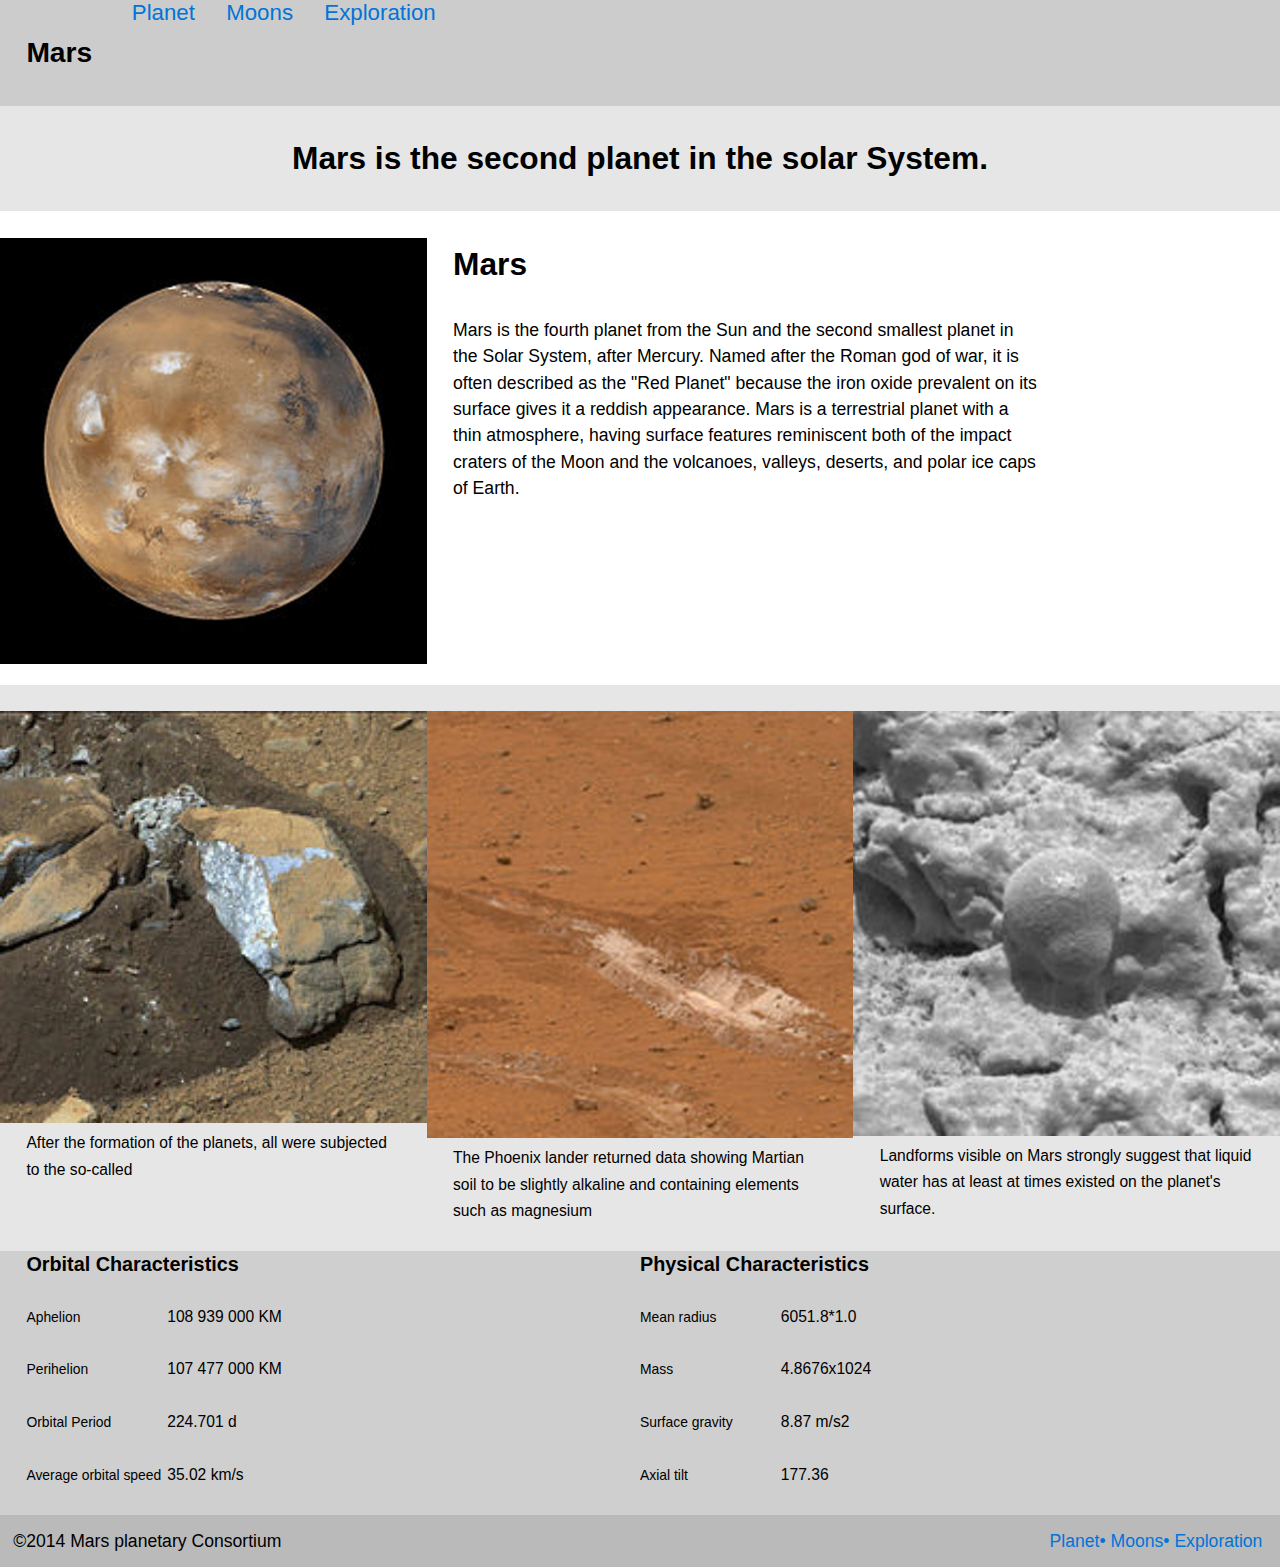
==== index.html @ 4f977041 "removed second main" ====
<!DOCTYPE html>
<html lang="en-ca">
<head>
  <meta charset="utf-8">
  <title>Mars</title>
  <meta name="viewport" content="width=device-width,initial-scale=1">
  <link href="css/grid.css" rel="stylesheet">
<link href="css/typography.css" rel="stylesheet">
 <link href="css/main.css" rel="stylesheet">
</head>
<body>
    
    <ul class="skip-links"> 
     <li><a href="#main">Skip to main content</a></li>
     <li><a href="#navigation">Skip to main navigation</a></li>
    </ul>

    <header role="banner">
        
        <h1 class="island peta">Mars</h1>
    
        <nav id="navigation" role="navigation">
        
            <ul class="nav">
            
                <li><a href="index.html" class= "gutter-half push-half giga">Planet</a></li>
            
                <li><a href="moons.html" class= "gutter-half push-half giga">Moons</a></li>
            
                <li><a href="exploration.html" class= "gutter-half push-half giga">Exploration</a></li>
            
            </ul>
        
        </nav>
    
    </header>
    
    <main role="main" id="main">
            
    <div class="intro">
    
        <h2 class="intro island exa">Mars is the second planet in the solar System.</h2>
    
    </div>
    
    <div class="grid">
        
        <div class="unit unit-xs-1 unit-s-1 unit-m-1-2 unit-l-1-3">
        
            <div class="push-half">
            
                <img src="images/mars.jpg" alt= "mars" class="billboard">
        
            </div>
        
        </div>
        
        <div class="unit unit-xs-1 unit-s-1 unit-m-1-2 unit-l-2 gutter">
            
            <h2 class="exa">Mars</h2>    
            
            <p class="texted">Mars is the fourth planet from the Sun and the second smallest planet in the Solar System, after Mercury. Named after the Roman god of war, it is often described as the "Red Planet" because the iron oxide prevalent on its surface gives it a reddish appearance. Mars is a terrestrial planet with a thin atmosphere, having surface features reminiscent both of the impact craters of the Moon and the volcanoes, valleys, deserts, and polar ice caps of Earth.</p>   
        
        </div>
    
    </div>
    
    <div class="grid medium-grey pad-top">
        
        <div class="unit unit-xs-1 unit-s-1 unit-m-1-3 unit-l-1-3">
            
            <figure class="picture-one">
                
                <img src="images/rocks.jpg" alt="rocks">
                
                <figcaption class= "milli gutter">After the formation of the planets, all were subjected to the so-called</figcaption>
            
            </figure>
        
        </div>
        
        <div class="unit unit-xs-1 unit-s-1-2 unit-m-1-3 unit-l-1-3 ">
            
            <figure class="picture-two">
        
                <img src="images/soil.jpg" alt="soil">
            
                <figcaption class= "milli gutter">The Phoenix lander returned data showing Martian soil to be slightly alkaline and containing elements such as magnesium</figcaption>
            
            </figure>
        
        </div>

        <div class="unit unit-xs-1 unit-s-1-2 unit-m-1-3 unit-l-1-3">
            
            <figure class="picture-three">
        
                <img src="images/hydrology.jpg" alt="hydrology">
            
                <figcaption class= "milli gutter">Landforms visible on Mars strongly suggest that liquid water has at least at times existed on the planet's surface.</figcaption>
            
            </figure>
        
        </div>
    
    </div>
    
    <div class="light-grey">
    
        <div class="grid gutter">
        
            <div class="unit unit-xs-1 unit-s-1 unit-m-1-2 unit-l-1-2">
    
                <h2 class="mega">Orbital Characteristics</h2>
    
                <dl>
                
                    <dt class="micro">Aphelion</dt>    
                
                    <dd class= "milli">108 939 000 KM</dd>
                
                    <dt class="micro">Perihelion</dt>
                
                    <dd class= "milli">107 477 000 KM</dd>
                
                    <dt class="micro">Orbital Period</dt>
                
                    <dd class= "milli">224.701 d</dd>
                
                    <dt class="micro">Average orbital speed</dt>
                
                    <dd class= "milli">35.02 km/s</dd>                
            
                </dl>
        
            </div>
  
            <div class="unit unit-xs-1 unit-s-1 unit-m-1-2 unit-l-1-2 ">
      
                <h2 class="mega">Physical Characteristics</h2>
    
                <dl>
                
                    <dt class="micro">Mean radius</dt>    
                
                    <dd class= "milli">6051.8*1.0</dd>
                
                    <dt class="micro">Mass</dt>
                
                    <dd class= "milli">4.8676x1024</dd>
                
                    <dt class="micro">Surface gravity</dt>
                
                    <dd class= "milli">8.87 m/s2</dd>
                
                    <dt class="micro">Axial tilt</dt>
                
                    <dd class= "milli">177.36</dd>                
            
                </dl>
    
            </div>
        
        </div> 
    
    </div>
        
    <footer>
          
        <div class="grid">
            
            <div role="contentinfo" class="unit unit-xs-1 unit-s-1 unit-m-1-2 unit-l-1-4 ">
        
                <p class="milla push-0 island-half center">©2014 Mars planetary Consortium</p>
                
            </div>
        
            <div class="unit unit-xs-1 unit-s-1 unit-m-1-2 unit-l-3-4 ">
                
                <nav class="pad-top-half">
                
                    <ul class="nav push-0 island-half nav-right">
            
                        <li><a href="index.html" class="milla">Planet<span>•</span></a></li>
            
                        <li><a href="moons.html" class="milla">Moons<span>•</span></a></li>
            
                        <li><a href="exploration.html" class="milla">Exploration</a></li>
            
                    </ul>
        
                </nav>
                
            </div>
        
        </div>
        
        </main>
        
    </footer>
 
    </body>

</html>
---- css/grid.css ----
.grid {
  margin: 0;
  padding: 0;
  letter-spacing: -0.31em;
  text-rendering: optimizespeed;
  display: -webkit-flex;
  -webkit-flex-flow: row wrap;
  display: -ms-flexbox;
  -ms-flex-flow: row wrap;
}

.grid-bottom {
  -webkit-align-items: flex-end;
  -ms-align-items: flex-end;
}

.grid-middle {
  -webkit-align-items: center;
  -ms-align-items: center;
}

.opera-only :-o-prefocus, .grid {
  word-spacing: -0.43em;
}

.unit {
  letter-spacing: normal;
  text-rendering: auto;
  vertical-align: top;
  word-spacing: normal;
  display: inline-block;
  visibility: visible;
}

.grid-bottom .unit {
  vertical-align: bottom;
}

.grid-middle .unit {
  vertical-align: middle;
}

.unit-xs-hidden {
  display: none;
  visibility: hidden;
}

.unit-xs-1 {
  display: block;
  visibility: visible;
  width: 100%;
}

.unit-xs-1-2 {
  width: 50.0000%;
}

.unit-xs-1-3 {
  width: 33.3333%;
}

.unit-xs-2-3 {
  width: 66.6667%;
}

.unit-xs-1-4 {
  width: 25.0000%;
}

.unit-xs-3-4 {
  width: 75.0000%;
}

.unit-xs-1-2,.unit-xs-1-3,.unit-xs-2-3,.unit-xs-1-4,.unit-xs-3-4 {
  display: inline-block;
  visibility: visible;
}

@media only screen and (min-width: 25em) {

.unit-s-hidden {
  display: none;
  visibility: hidden;
}

.unit-s-1 {
  display: block;
  visibility: visible;
  width: 100%;
}

.unit-offset-s-0 {
  margin-left: 0;
}

.unit-s-1-2 {
  width: 50.0000%;
}

.unit-offset-s-1-2 {
  margin-left: 50.0000%;
}

.unit-s-1-3 {
  width: 33.3333%;
}

.unit-offset-s-1-3 {
  margin-left: 33.3333%;
}

.unit-s-2-3 {
  width: 66.6667%;
}

.unit-offset-s-2-3 {
  margin-left: 66.6667%;
}

.unit-s-1-4 {
  width: 25.0000%;
}

.unit-offset-s-1-4 {
  margin-left: 25.0000%;
}

.unit-s-3-4 {
  width: 75.0000%;
}

.unit-offset-s-3-4 {
  margin-left: 75.0000%;
}

.unit-s-1-2,.unit-s-1-3,.unit-s-2-3,.unit-s-1-4,.unit-s-3-4 {
  display: inline-block;
  visibility: visible;
}

}

@media only screen and (min-width: 38em) {

.unit-m-hidden {
  display: none;
  visibility: hidden;
}

.unit-m-1 {
  display: block;
  visibility: visible;
  width: 100%;
}

.unit-offset-m-0 {
  margin-left: 0;
}

.unit-m-1-2 {
  width: 50.0000%;
}

.unit-offset-m-1-2 {
  margin-left: 50.0000%;
}

.unit-m-1-3 {
  width: 33.3333%;
}

.unit-offset-m-1-3 {
  margin-left: 33.3333%;
}

.unit-m-2-3 {
  width: 66.6667%;
}

.unit-offset-m-2-3 {
  margin-left: 66.6667%;
}

.unit-m-1-4 {
  width: 25.0000%;
}

.unit-offset-m-1-4 {
  margin-left: 25.0000%;
}

.unit-m-3-4 {
  width: 75.0000%;
}

.unit-offset-m-3-4 {
  margin-left: 75.0000%;
}

.unit-m-1-2,.unit-m-1-3,.unit-m-2-3,.unit-m-1-4,.unit-m-3-4 {
  display: inline-block;
  visibility: visible;
}

}

@media only screen and (min-width: 60em) {

.unit-l-hidden {
  display: none;
  visibility: hidden;
}

.unit-l-1 {
  display: block;
  visibility: visible;
  width: 100%;
}

.unit-offset-l-0 {
  margin-left: 0;
}

.unit-l-1-2 {
  width: 50.0000%;
}

.unit-offset-l-1-2 {
  margin-left: 50.0000%;
}

.unit-l-1-3 {
  width: 33.3333%;
}

.unit-offset-l-1-3 {
  margin-left: 33.3333%;
}

.unit-l-2-3 {
  width: 66.6667%;
}

.unit-offset-l-2-3 {
  margin-left: 66.6667%;
}

.unit-l-1-4 {
  width: 25.0000%;
}

.unit-offset-l-1-4 {
  margin-left: 25.0000%;
}

.unit-l-3-4 {
  width: 75.0000%;
}

.unit-offset-l-3-4 {
  margin-left: 75.0000%;
}

.unit-l-1-2,.unit-l-1-3,.unit-l-2-3,.unit-l-1-4,.unit-l-3-4 {
  display: inline-block;
  visibility: visible;
}

}
---- css/typography.css ----
html {
  font: normal 100%/1.5 sans-serif;
}

h1, h2, h3, h4, h5, h6,
p, ul, ol, dl, dd, figure,
blockquote, details, hr,
fieldset, pre, table {
  margin: 0 0 1.5rem;
}

.yotta {
  font-size: 2.2807rem;
  line-height: 1.3154;
}

.zetta {
  font-size: 2.0273rem;
  line-height: 1.4798;
}

h1, .exa {
  font-size: 1.8020rem;
  line-height: 1.6648;
}

h2, .peta {
  font-size: 1.6018rem;
  line-height: 1.8729;
}

h3, .tera {
  font-size: 1.4238rem;
  line-height: 1.0535;
}

h4, .giga {
  font-size: 1.2656rem;
  line-height: 1.1852;
}

h5, .mega {
  font-size: 1.1250rem;
  line-height: 1.3333;
}

h6, .kilo {
  font-size: 1.0000rem;
  line-height: 1.5000;
}

small, .milli {
  font-size: 0.8889rem;
  line-height: 1.6875;
}

.micro {
  font-size: 0.7901rem;
  line-height: 1.8984;
}

sub,
sup {
  font-size: 75%;
  line-height: 1px;
  position: relative;
  vertical-align: baseline;
}

sup {
  top: -0.5em;
}

sub {
  bottom: -0.25em;
}

.push {
  margin-bottom: 1.5rem;
}

.push-none, .push-0 {
  margin-bottom: 0;
}

.push-double, .push-2 {
  margin-bottom: 3.0000rem;
}

.push-half, .push-1-2 {
  margin-bottom: 0.7500rem;
}

.pad-top, .pad-t {
  padding-top: 1.5rem;
}

.pad-bottom, .pad-b {
  padding-bottom: 1.5rem;
}

.pad-top-double, .pad-t-2 {
  padding-top: 3.0000rem;
}

.pad-bottom-double, .pad-b-2 {
  padding-bottom: 3.0000rem;
}

.pad-top-half, .pad-t-1-2 {
  padding-top: 0.7500rem;
}

.pad-bottom-half, .pad-b-1-2 {
  padding-bottom: 0.7500rem;
}

.island {
  padding: 1.5rem;
}

.island-half, .island-1-2 {
  padding: 0.7500rem;
}

.island-double, .island-2 {
  padding: 3.0000rem;
}

.gutter {
  padding-left: 1.5rem;
  padding-right: 1.5rem;
}

.gutter-half, .gutter-1-2 {
  padding-left: 0.7500rem;
  padding-right: 0.7500rem;
}

.gutter-double, .gutter-2 {
  padding-left: 3.0000rem;
  padding-right: 3.0000rem;
}
---- css/main.css ----
@-moz-viewport { width: device-width; scale: 1; }
@-ms-viewport { width: device-width; scale: 1; }
@-o-viewport { width: device-width; scale: 1; }
@-webkit-viewport { width: device-width; scale: 1; }
@viewport { width: device-width; scale: 1; }

html {
    box-sizing: border-box;
    margin: 0;
    padding: 0;
    
  font: normal 100%/1.5 sans-serif; 
  -moz-text-size-adjust: 100%;
  -ms-text-size-adjust: 100%;
  -webkit-text-size-adjust: 100%;
  text-size-adjust: 100%;
}

@media only screen and (min-width: 60em) {

    html {
        font-size: 110%;
    }

}

@media only screen and (min-width: 90em) {

    html {
        font-size: 120%;
    }

}

@media only screen and (min-width: 120em) {

    html {
        font-size: 130%;
    }

}

*, *:before, *:after {
    box-sizing: inherit;

}

img {
    dispay: block;
    width: 100%;
}

header {
    background-color: #ccc;
    overflow: hidden;
}

footer {
    background-color: #BABABA;
    overflow: hidden;
}

.intro {
    background-color: #E6E6E6;
    text-align: center;
}

body {
    padding: 0;
    margin: 0;
}

a:focus{
    outline: 3px solid #000;
}

.skip-links {
    margin: 0;
    padding: 0;
    list-style-type: none;
}

.skip-links a {
    position: absolute;
    top: -3em;
    background-color: #000;
    color: #fff;
    text-decoration: none;
    padding: 0.5em 0.75em;
    font-size: 1.24em;
}

.skip-links a:focus {
    top: 0;
}

h1 { 
    padding: 0;
    margin: 0;
    font-family: sans-serif;
}

.medium-grey {
    background-color: #E6E6E6;
}

span {
    display:none;
}

.light-grey {
    background-color: #CFCFCF;
}

.grey {
    background-color:#E6E6E6;
}

.nav {
    margin: 0;
    padding: 0;
    list-style-type: none;
    font-family: sans-serif; 
}

.nav a,
.nav a:visited{
    text-decoration:none;
    color: #0074D9;

}

@media only screen and (min-width: 22em) {
    
    .title {
        text-align: center;
    }
    
    .nav li {
        display: inline-block;
        border: 0;
    }
    
    .nav {
        text-align: center;
    }
    
    center {
        text-align:center;   
}
    
    span {
       display: inline;
   } 
    
}

@media only screen and (min-width: 50em) {
    
    h1 { 
        float: left;       
}
    
    .nav {
        float: left;
    }
    
    .nav-right {
        float: right;
        padding-right: 1em;    
    }
    
    span {
       display: inline;
   } 
      
}

@media only screen and (min-width: 60em) {
    
    dt {
        float: left;
        Clear: left;
        width: 8rem;
    }
        
    dd {
        float: left;
            
}
    
    .gutter-space {
        padding-left: 1em;
    }
    
     span {
        display: inline;
   } 
    
}
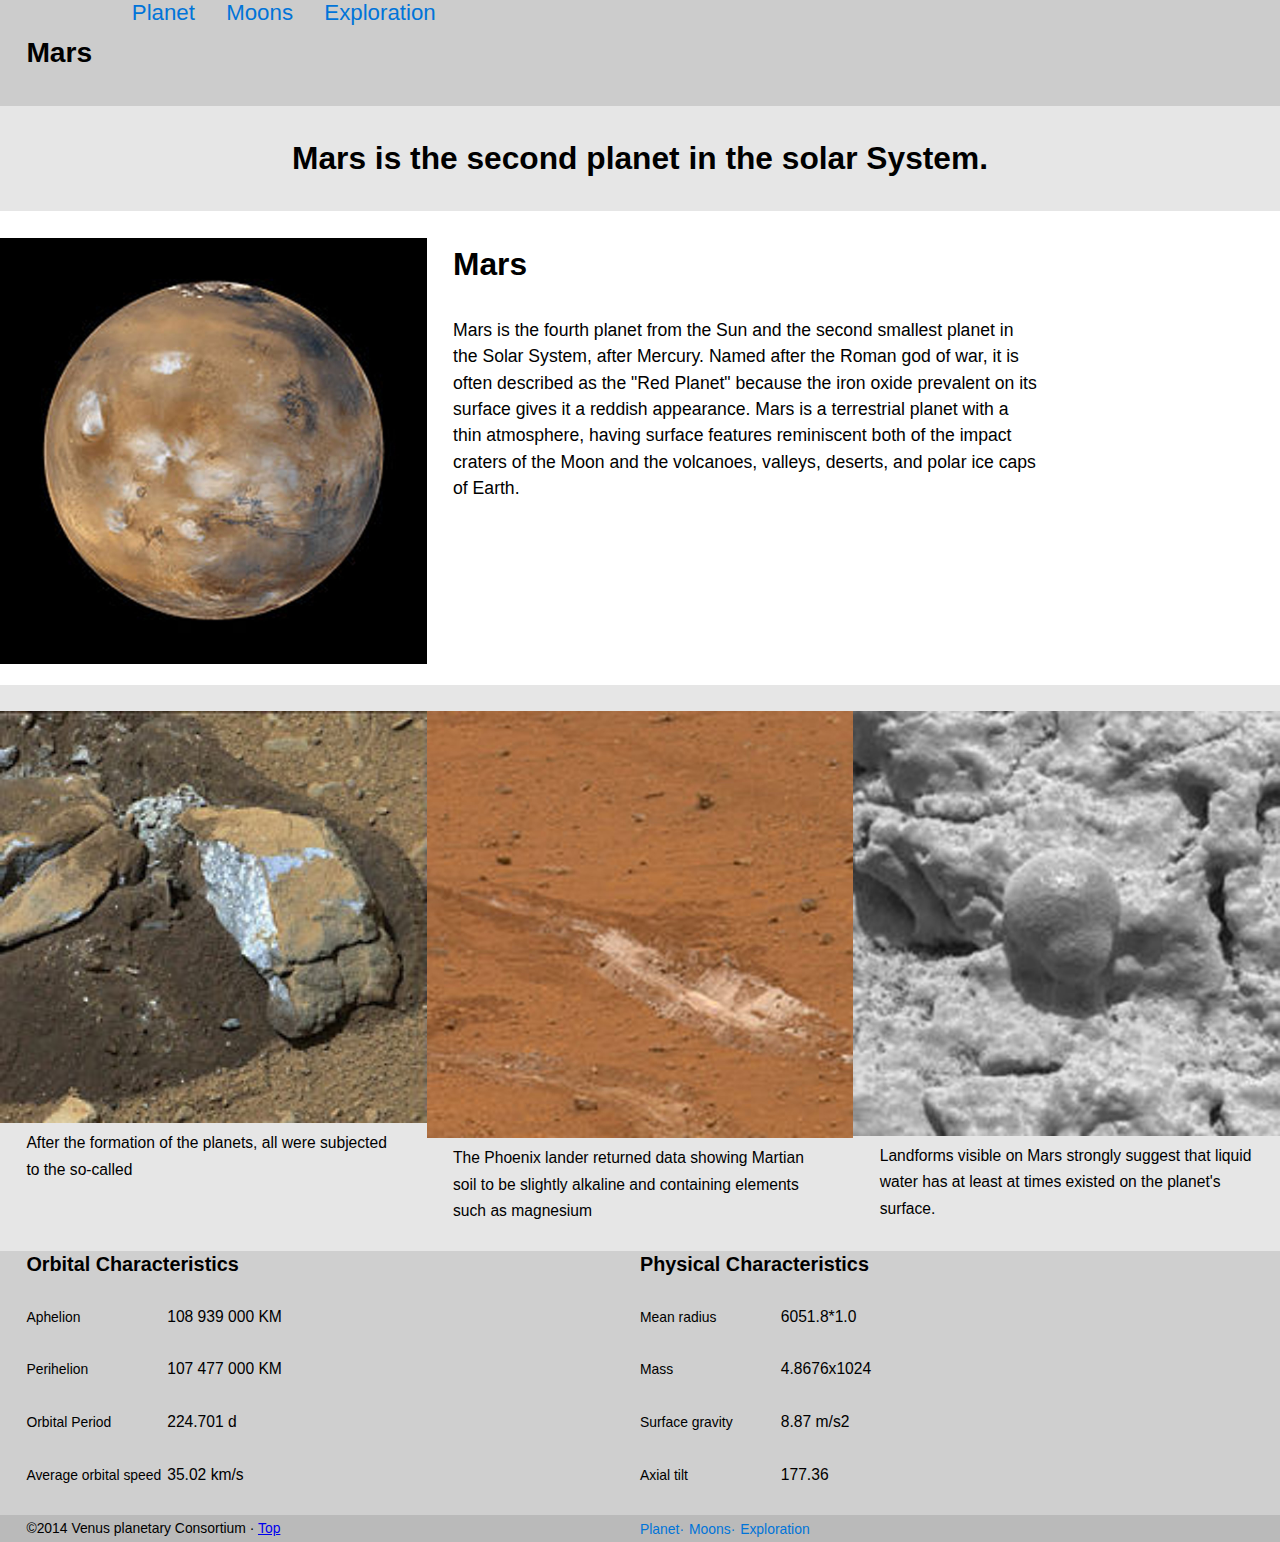
==== commit 02f07d91: "Added top links to all 3 pages" ====
--- a/index.html
+++ b/index.html
@@ -15,7 +15,7 @@
      <li><a href="#navigation">Skip to main navigation</a></li>
     </ul>
 
-    <header role="banner">
+    <header role="banner" id="top">
         
         <h1 class="island peta">Mars</h1>
     
@@ -35,7 +35,7 @@
     
     </header>
     
-    <main role="main" id="main">
+    <main role= "main" id= "main">
             
     <div class="intro">
     
@@ -164,40 +164,44 @@
         </div> 
     
     </div>
-        
-    <footer>
+    
+    </main>
+    
+      <footer>
           
-        <div class="grid">
-            
-            <div role="contentinfo" class="unit unit-xs-1 unit-s-1 unit-m-1-2 unit-l-1-4 ">
-        
-                <p class="milla push-0 island-half center">©2014 Mars planetary Consortium</p>
-                
-            </div>
-        
-            <div class="unit unit-xs-1 unit-s-1 unit-m-1-2 unit-l-3-4 ">
-                
-                <nav class="pad-top-half">
-                
-                    <ul class="nav push-0 island-half nav-right">
-            
-                        <li><a href="index.html" class="milla">Planet<span>•</span></a></li>
-            
-                        <li><a href="moons.html" class="milla">Moons<span>•</span></a></li>
-            
-                        <li><a href="exploration.html" class="milla">Exploration</a></li>
-            
-                    </ul>
-        
-                </nav>
-                
-            </div>
-        
-        </div>
-        
-        </main>
-        
-    </footer>
+            <div class="grid">
+            
+                <div class="unit unit-xs-1 unit-s-1 unit-m-1-2 unit-l-1-2 ">
+                
+                    <div class= "copy">
+                
+                        <p class="micro push-0 gutter">©2014 Venus planetary Consortium · <a href="#top">Top</a></p>
+                
+                    </div>
+                
+                </div>
+        
+                <div class="unit unit-xs-1 unit-s-1 unit-m-1-2 unit-l-1-2 ">
+                
+                    <nav>
+                
+                        <ul class="nav push-0 push-half gutter">
+            
+                            <li><a href="index.html" class="micro">Planet<span>·</span></a></li>
+            
+                            <li><a href="moons.html" class="micro">Moons<span>·</span></a></li>
+            
+                            <li><a href="exporation.html" class="micro">Exploration</a></li>
+            
+                        </ul>
+                        
+                    </nav>
+                
+                </div>
+                
+            </div>    
+        
+        </footer>
  
     </body>
 
--- a/css/main.css
+++ b/css/main.css
@@ -46,7 +46,7 @@
 }
 
 img {
-    dispay: block;
+    margin: auto;
     width: 100%;
 }
 
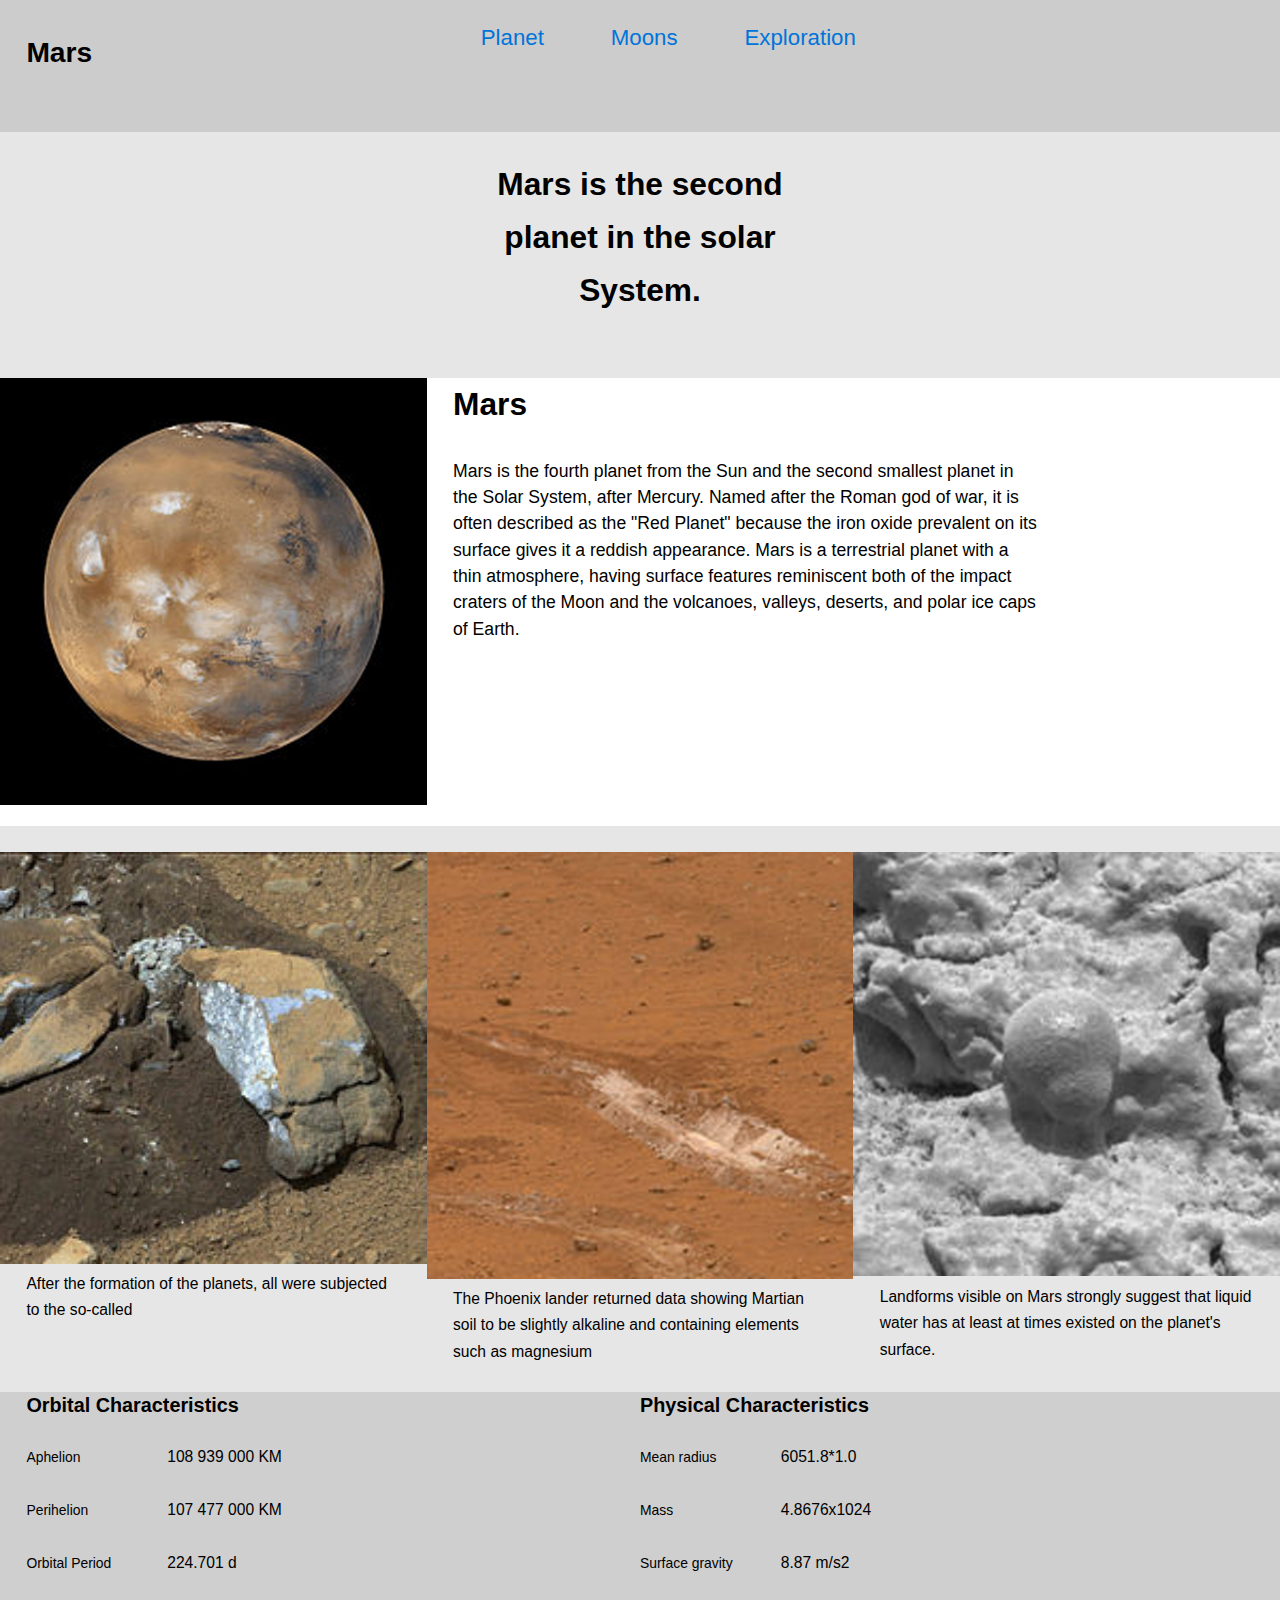
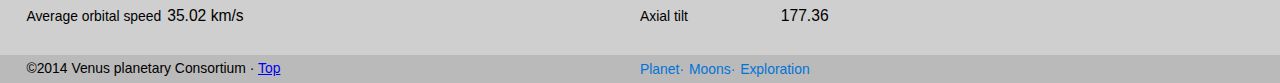
==== commit e8567bec: "Work on exploration page" ====
--- a/index.html
+++ b/index.html
@@ -17,21 +17,21 @@
 
     <header role="banner" id="top">
         
-        <h1 class="island peta">Mars</h1>
-    
-        <nav id="navigation" role="navigation">
-        
-            <ul class="nav">
-            
-                <li><a href="index.html" class= "gutter-half push-half giga">Planet</a></li>
-            
-                <li><a href="moons.html" class= "gutter-half push-half giga">Moons</a></li>
-            
-                <li><a href="exploration.html" class= "gutter-half push-half giga">Exploration</a></li>
-            
-            </ul>
-        
-        </nav>
+        <h1 class="island peta pad-top-half">Mars</h1>
+    
+       <nav id="navigation" role="navigation">
+                
+                <ul class="navtop">
+            
+                    <li class= "top"><a href="index.html" class= "giga">Planet</a></li>
+            
+                    <li class= "top"><a href="moons.html" class= "giga">Moons</a></li>
+            
+                    <li class= "top"><a href="exploration.html" class= "giga">Exploration</a></li>
+            
+                </ul>
+       
+            </nav>
     
     </header>
     
@@ -187,9 +187,9 @@
                 
                         <ul class="nav push-0 push-half gutter">
             
-                            <li><a href="index.html" class="micro">Planet<span>·</span></a></li>
-            
-                            <li><a href="moons.html" class="micro">Moons<span>·</span></a></li>
+                            <li><a href="index.html" class="micro">Planet<span class= "footerspan">·</span></a></li>
+            
+                            <li><a href="moons.html" class="micro">Moons<span class= "footerspan">·</span></a></li>
             
                             <li><a href="exporation.html" class="micro">Exploration</a></li>
             
--- a/css/main.css
+++ b/css/main.css
@@ -44,12 +44,114 @@
     box-sizing: inherit;
 
 }
+.awesome {
+    float: left;
+    margin-top: 1rem;
+}
+
+.deserve {
+    float: left;
+    display: inline-block;
+    padding-top: 1rem;
+    text-align: left;
+}
+
+.table { 
+    padding-bottom: 1rem;
+    padding-top: 1rem;
+}
 
 img {
     margin: auto;
     width: 100%;
 }
 
+.top {
+    padding-bottom: 5%;
+
+}
+
+.talent {
+    padding: 0;
+    margin: 0;
+    text-align: left;
+}
+
+.radio {
+    white-space: nowrap;
+    display: inline-block;
+    float: left;
+}
+
+.footerspan {
+    display: none;
+}
+
+button {
+    padding: 0;
+    padding-right: .5rem;
+    padding-left: .5rem;
+    margin-top: 1rem;
+    font-family: sans-serif;
+    font-size: 1.5rem;
+}
+
+form {
+    background-color: #e2e2e2;  
+}
+
+.intro{
+    padding-right: 25%;
+    padding-left: 25%;
+    padding-bottom: 1rem;
+text-align: center;
+}
+
+.exploration { 
+text-align: center;
+    padding-top: 2rem;
+}
+.in input  {
+    width: 100%;
+    display: inline-block;  
+}
+
+.in label {
+    float: left;   
+}
+
+.level {
+    padding: 0;
+    margin: 0;
+    text-align: left;
+}
+
+form h2,
+form p {
+    text-align: center;
+    margin-top: 3rem;
+    padding-top: 1rem;
+}
+
+textarea {
+    width: 100%;
+    height: 26em;
+    border-radius: .5em;
+    border-style: none;
+}
+
+.navtop {
+    padding-top: 1%;
+    list-style-type: none;
+    font-family: sans-serif; 
+}
+
+.navtop a,
+.navtop a:visited{
+    text-decoration:none;
+    color: #0074D9;
+}
+   
 header {
     background-color: #ccc;
     overflow: hidden;
@@ -58,11 +160,11 @@
 footer {
     background-color: #BABABA;
     overflow: hidden;
+    
 }
 
 .intro {
     background-color: #E6E6E6;
-    text-align: center;
 }
 
 body {
@@ -95,9 +197,13 @@
 }
 
 h1 { 
-    padding: 0;
-    margin: 0;
-    font-family: sans-serif;
+   text-align: center;
+   font-family: sans-serif;
+}
+
+li .top {
+     padding-bottom: 37px;
+
 }
 
 .medium-grey {
@@ -113,7 +219,7 @@
 }
 
 .grey {
-    background-color:#E6E6E6;
+    background-color:#e2e2e2;
 }
 
 .nav {
@@ -127,7 +233,6 @@
 .nav a:visited{
     text-decoration:none;
     color: #0074D9;
-
 }
 
 @media only screen and (min-width: 22em) {
@@ -135,6 +240,10 @@
     .title {
         text-align: center;
     }
+    
+        h1 { 
+        text-align: center;
+}
     
     .nav li {
         display: inline-block;
@@ -153,13 +262,33 @@
        display: inline;
    } 
     
+    .footerspan {
+        display:inline-block;
+}
+     .navtop {
+        text-align: center;
+    }
+
+    .top { 
+        padding-top: 1%;
+        padding-right: 5%;
+        padding-bottom: 0;
+    }
+    
+     .navtop li {
+        display: inline-block;
+        border: 0;
+    }
+
+    li .top {
+        padding-botom: 0.5rem;
+    
+    }
 }
 
 @media only screen and (min-width: 50em) {
     
-    h1 { 
-        float: left;       
-}
+
     
     .nav {
         float: left;
@@ -173,10 +302,24 @@
     span {
        display: inline;
    } 
-      
+    
+     .footerspan {
+        display:inline-block;
+}    
+    
+    .top { 
+        padding-top: 1%;
+        padding-right: 5%;
+        padding-bottom: 0;
+    }
+    
 }
 
 @media only screen and (min-width: 60em) {
+    
+    h1 {
+    float: left;
+    }
     
     dt {
         float: left;
@@ -197,6 +340,16 @@
         display: inline;
    } 
     
+    .footerspan {
+        display:inline-block;
+}
+       .top { 
+        padding-top: 1%;
+        padding-right: 5%;
+        padding-bottom: 0;
+    }
+
+    
 }
  
 
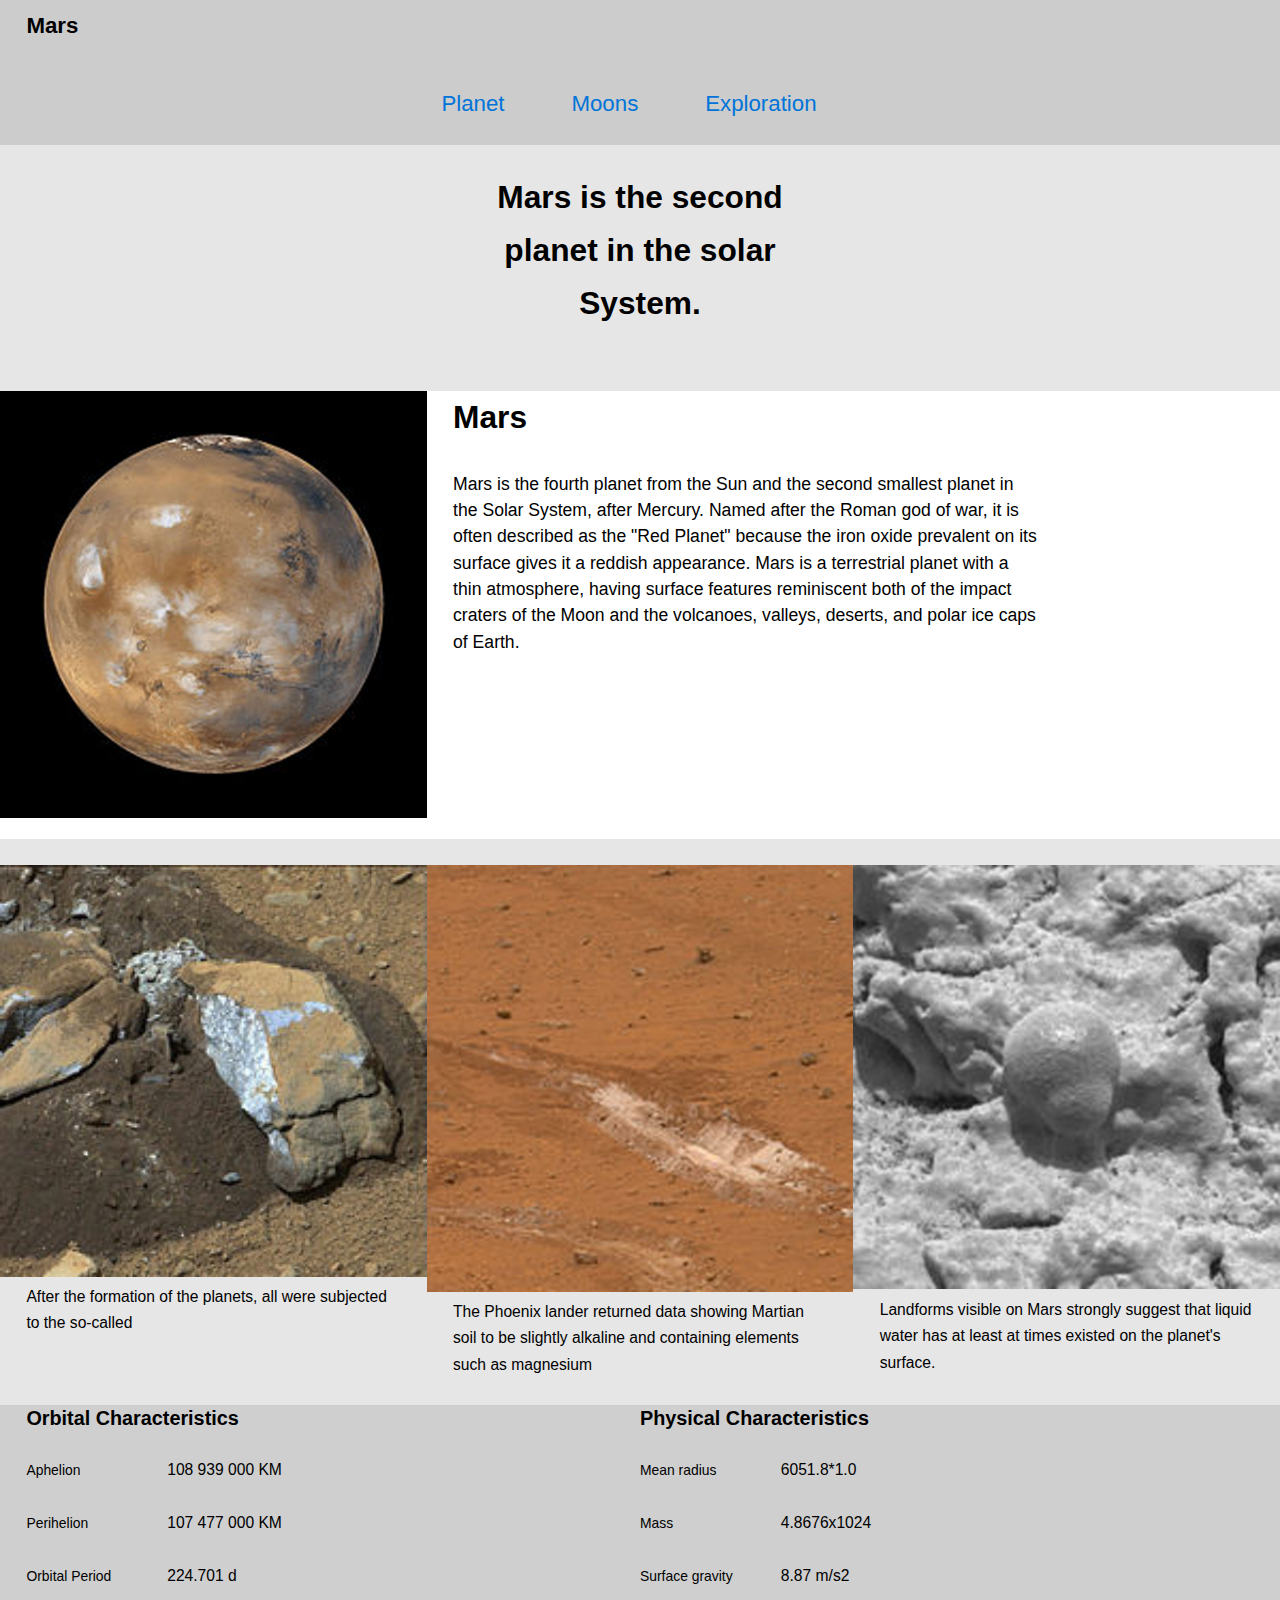
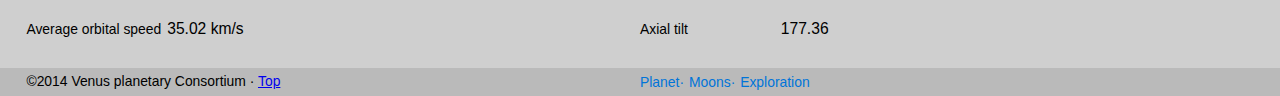
==== commit c17a9eba: "added title gutter on all three pages" ====
--- a/index.html
+++ b/index.html
@@ -17,8 +17,12 @@
 
     <header role="banner" id="top">
         
-        <h1 class="island peta pad-top-half">Mars</h1>
-    
+        <div class="unit gutter">
+            
+            <h1 class="giga pad-top-half">Mars</h1>
+        
+        </div>
+        
        <nav id="navigation" role="navigation">
                 
                 <ul class="navtop">
@@ -36,38 +40,38 @@
     </header>
     
     <main role= "main" id= "main">
-            
-    <div class="intro">
-    
-        <h2 class="intro island exa">Mars is the second planet in the solar System.</h2>
-    
-    </div>
-    
-    <div class="grid">
-        
-        <div class="unit unit-xs-1 unit-s-1 unit-m-1-2 unit-l-1-3">
-        
-            <div class="push-half">
-            
-                <img src="images/mars.jpg" alt= "mars" class="billboard">
-        
-            </div>
-        
-        </div>
-        
-        <div class="unit unit-xs-1 unit-s-1 unit-m-1-2 unit-l-2 gutter">
-            
-            <h2 class="exa">Mars</h2>    
-            
-            <p class="texted">Mars is the fourth planet from the Sun and the second smallest planet in the Solar System, after Mercury. Named after the Roman god of war, it is often described as the "Red Planet" because the iron oxide prevalent on its surface gives it a reddish appearance. Mars is a terrestrial planet with a thin atmosphere, having surface features reminiscent both of the impact craters of the Moon and the volcanoes, valleys, deserts, and polar ice caps of Earth.</p>   
-        
-        </div>
-    
-    </div>
-    
-    <div class="grid medium-grey pad-top">
-        
-        <div class="unit unit-xs-1 unit-s-1 unit-m-1-3 unit-l-1-3">
+        
+        <div class="intro">
+            
+            <h2 class="intro island exa">Mars is the second planet in the solar System.</h2>
+        
+        </div>
+        
+        <div class="grid">
+            
+            <div class="unit unit-xs-1 unit-s-1 unit-m-1-2 unit-l-1-3">
+                
+                <div class="push-half">
+                    
+                    <img src="images/mars.jpg" alt= "mars" class="billboard">
+                
+                </div>
+            
+            </div>
+            
+            <div class="unit unit-xs-1 unit-s-1 unit-m-1-2 unit-l-2 gutter">
+                
+                <h2 class="exa">Mars</h2>    
+                
+                <p class="texted">Mars is the fourth planet from the Sun and the second smallest planet in the Solar System, after Mercury. Named after the Roman god of war, it is often described as the "Red Planet" because the iron oxide prevalent on its surface gives it a reddish appearance. Mars is a terrestrial planet with a thin atmosphere, having surface features reminiscent both of the impact craters of the Moon and the volcanoes, valleys, deserts, and polar ice caps of Earth.</p>   
+        
+            </div>
+        
+        </div>
+        
+        <div class="grid medium-grey pad-top">
+            
+            <div class="unit unit-xs-1 unit-s-1 unit-m-1-3 unit-l-1-3">
             
             <figure class="picture-one">
                 
--- a/css/main.css
+++ b/css/main.css
@@ -44,6 +44,7 @@
     box-sizing: inherit;
 
 }
+
 .awesome {
     float: left;
     margin-top: 1rem;
@@ -58,7 +59,7 @@
 
 .table { 
     padding-bottom: 1rem;
-    padding-top: 1rem;
+    padding-top: 1rem
 }
 
 img {
@@ -104,13 +105,14 @@
     padding-right: 25%;
     padding-left: 25%;
     padding-bottom: 1rem;
-text-align: center;
+    text-align: center;
 }
 
 .exploration { 
-text-align: center;
+    text-align: center;
     padding-top: 2rem;
 }
+
 .in input  {
     width: 100%;
     display: inline-block;  
@@ -159,8 +161,7 @@
 
 footer {
     background-color: #BABABA;
-    overflow: hidden;
-    
+    overflow: hidden; 
 }
 
 .intro {
@@ -203,7 +204,6 @@
 
 li .top {
      padding-bottom: 37px;
-
 }
 
 .medium-grey {
@@ -265,6 +265,7 @@
     .footerspan {
         display:inline-block;
 }
+    
      .navtop {
         text-align: center;
     }
@@ -282,13 +283,10 @@
 
     li .top {
         padding-botom: 0.5rem;
-    
     }
 }
 
 @media only screen and (min-width: 50em) {
-    
-
     
     .nav {
         float: left;
@@ -328,8 +326,7 @@
     }
         
     dd {
-        float: left;
-            
+        float: left;       
 }
     
     .gutter-space {
@@ -348,7 +345,6 @@
         padding-right: 5%;
         padding-bottom: 0;
     }
-
     
 }
  
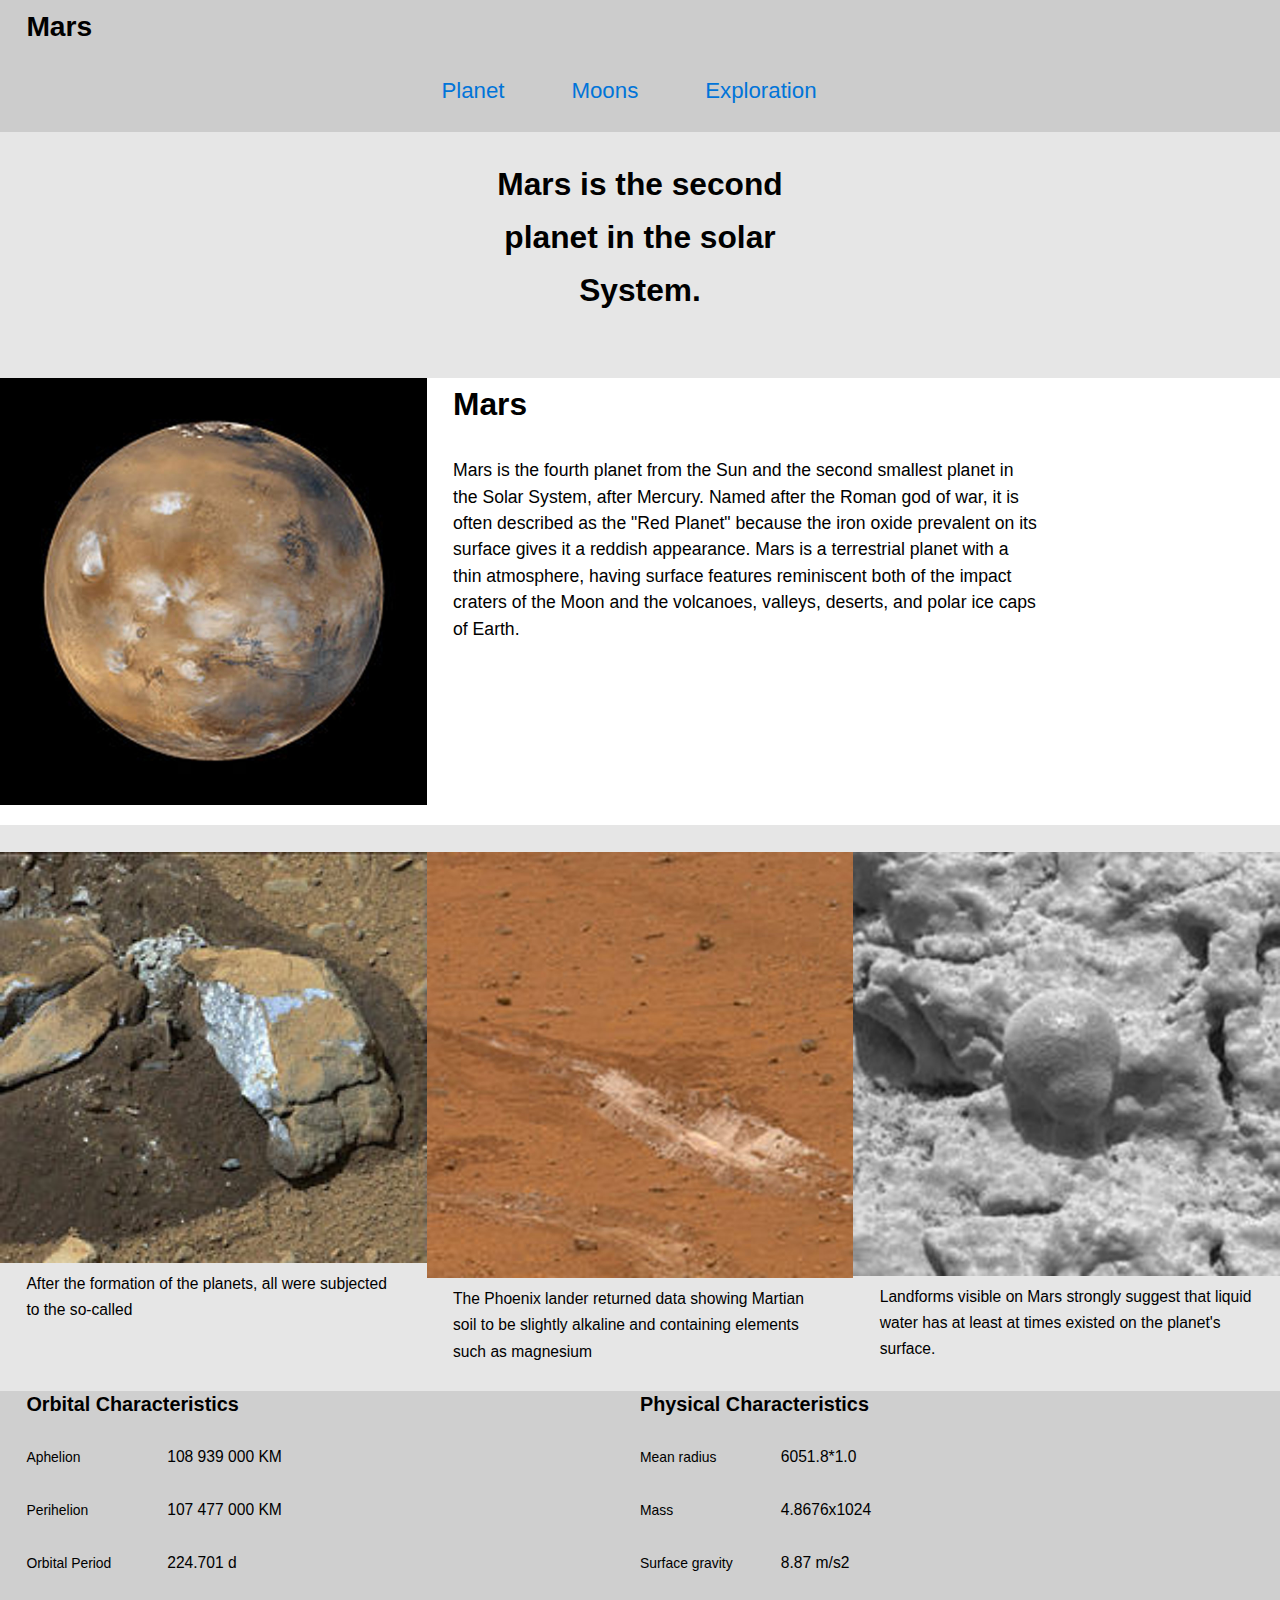
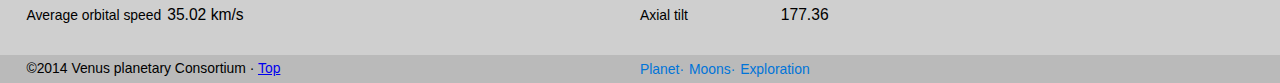
==== commit 578ed71e: "Changed size of title" ====
--- a/index.html
+++ b/index.html
@@ -11,15 +11,18 @@
 <body>
     
     <ul class="skip-links"> 
-     <li><a href="#main">Skip to main content</a></li>
-     <li><a href="#navigation">Skip to main navigation</a></li>
+        
+        <li><a href="#main">Skip to main content</a></li>
+        
+        <li><a href="#navigation">Skip to main navigation</a></li>
+    
     </ul>
 
     <header role="banner" id="top">
         
         <div class="unit gutter">
             
-            <h1 class="giga pad-top-half">Mars</h1>
+            <h1 class="title peta push-0">Mars</h1>
         
         </div>
         
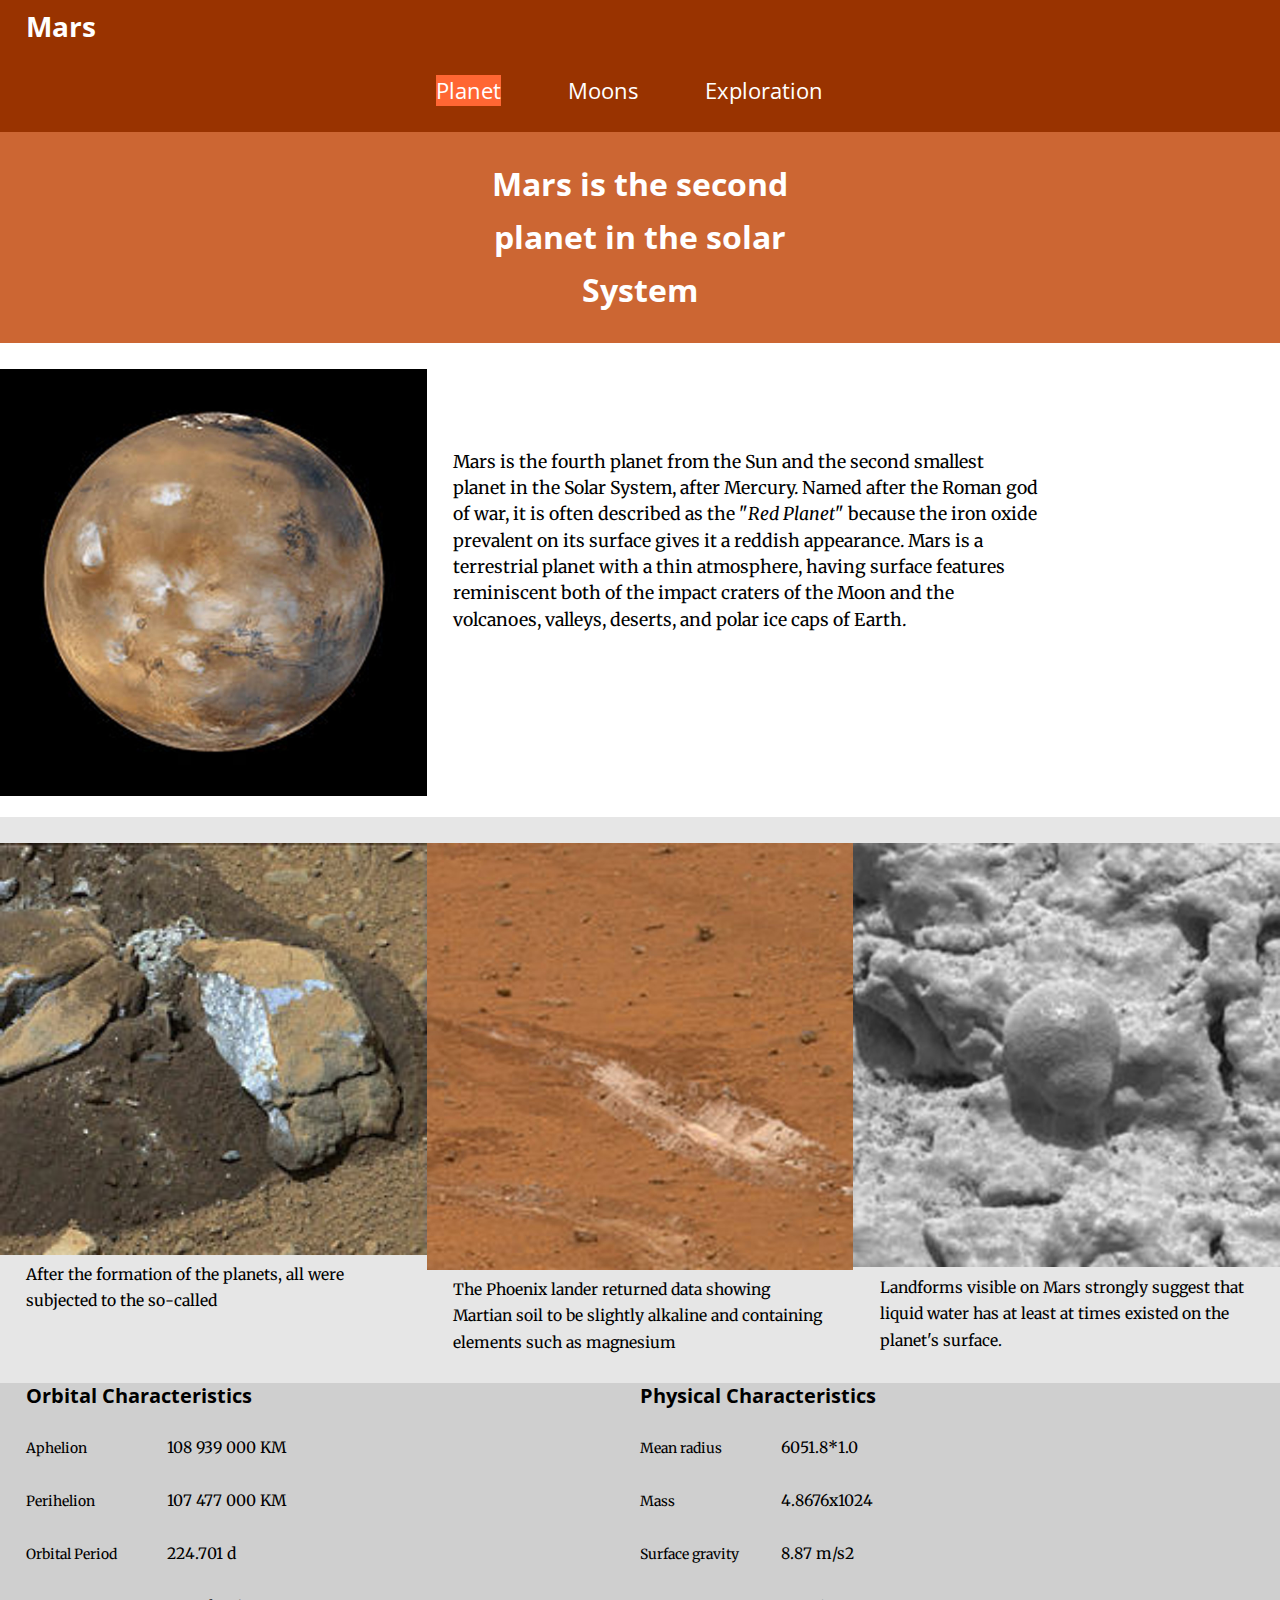
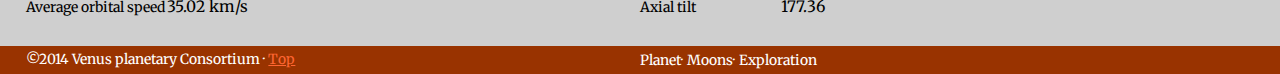
==== commit 5115cb5c: "Fixed minor changes in css/html" ====
--- a/index.html
+++ b/index.html
@@ -4,9 +4,10 @@
   <meta charset="utf-8">
   <title>Mars</title>
   <meta name="viewport" content="width=device-width,initial-scale=1">
+  <link href="http://fonts.googleapis.com/css?family=Open+Sans:400,700|Merriweather:400,400italic,700" rel="stylesheet">
   <link href="css/grid.css" rel="stylesheet">
-<link href="css/typography.css" rel="stylesheet">
- <link href="css/main.css" rel="stylesheet">
+  <link href="css/typography.css" rel="stylesheet">
+  <link href="css/main.css" rel="stylesheet">
 </head>
 <body>
     
@@ -28,9 +29,9 @@
         
        <nav id="navigation" role="navigation">
                 
-                <ul class="navtop">
-            
-                    <li class= "top"><a href="index.html" class= "giga">Planet</a></li>
+                <ul class="navtop brand-family">
+            
+                    <li class= "top"><a href="index.html" class= "giga nav-current">Planet</a></li>
             
                     <li class= "top"><a href="moons.html" class= "giga">Moons</a></li>
             
@@ -46,7 +47,7 @@
         
         <div class="intro">
             
-            <h2 class="intro island exa">Mars is the second planet in the solar System.</h2>
+            <h2 class="intro island exa">Mars is the second planet in the solar System</h2>
         
         </div>
         
@@ -66,7 +67,7 @@
                 
                 <h2 class="exa">Mars</h2>    
                 
-                <p class="texted">Mars is the fourth planet from the Sun and the second smallest planet in the Solar System, after Mercury. Named after the Roman god of war, it is often described as the "Red Planet" because the iron oxide prevalent on its surface gives it a reddish appearance. Mars is a terrestrial planet with a thin atmosphere, having surface features reminiscent both of the impact craters of the Moon and the volcanoes, valleys, deserts, and polar ice caps of Earth.</p>   
+                <p class="texted">Mars is the fourth planet from the Sun and the second smallest planet in the Solar System, after Mercury. Named after the Roman god of war, it is often described as the "<em>Red Planet</em>" because the iron oxide prevalent on its surface gives it a reddish appearance. Mars is a terrestrial planet with a thin atmosphere, having surface features reminiscent both of the impact craters of the Moon and the volcanoes, valleys, deserts, and polar ice caps of Earth.</p>   
         
             </div>
         
@@ -118,7 +119,7 @@
         
             <div class="unit unit-xs-1 unit-s-1 unit-m-1-2 unit-l-1-2">
     
-                <h2 class="mega">Orbital Characteristics</h2>
+                <h3 class="mega">Orbital Characteristics</h3>
     
                 <dl>
                 
@@ -144,7 +145,7 @@
   
             <div class="unit unit-xs-1 unit-s-1 unit-m-1-2 unit-l-1-2 ">
       
-                <h2 class="mega">Physical Characteristics</h2>
+                <h3 class="mega">Physical Characteristics</h3>
     
                 <dl>
                 
@@ -182,7 +183,7 @@
                 
                     <div class= "copy">
                 
-                        <p class="micro push-0 gutter">©2014 Venus planetary Consortium · <a href="#top">Top</a></p>
+                        <p class="micro push-0 gutter white-text">©2014 Venus planetary Consortium · <a href="#top" class= "orange-text">Top</a></p>
                 
                     </div>
                 
--- a/css/typography.css
+++ b/css/typography.css
@@ -1,143 +1,148 @@
 html {
-  font: normal 100%/1.5 sans-serif;
+    font: normal 100%/1.5 "Merriweather",serif;
 }
 
 h1, h2, h3, h4, h5, h6,
 p, ul, ol, dl, dd, figure,
 blockquote, details, hr,
 fieldset, pre, table {
-  margin: 0 0 1.5rem;
+    margin: 0 0 1.5rem;
 }
 
 .yotta {
-  font-size: 2.2807rem;
-  line-height: 1.3154;
+    font-size: 2.2807rem;
+    line-height: 1.3154;
 }
 
 .zetta {
-  font-size: 2.0273rem;
-  line-height: 1.4798;
+    font-size: 2.0273rem;
+    line-height: 1.4798;
 }
 
 h1, .exa {
-  font-size: 1.8020rem;
-  line-height: 1.6648;
+    font-size: 1.8020rem;
+    line-height: 1.6648;
 }
 
 h2, .peta {
-  font-size: 1.6018rem;
-  line-height: 1.8729;
+    font-size: 1.6018rem;
+    line-height: 1.8729;
 }
 
 h3, .tera {
-  font-size: 1.4238rem;
-  line-height: 1.0535;
+    font-size: 1.4238rem;
+    line-height: 1.0535;
 }
 
 h4, .giga {
-  font-size: 1.2656rem;
-  line-height: 1.1852;
+    font-size: 1.2656rem;
+    line-height: 1.1852;
 }
 
 h5, .mega {
-  font-size: 1.1250rem;
-  line-height: 1.3333;
+    font-size: 1.1250rem;
+    line-height: 1.3333;
 }
 
 h6, .kilo {
-  font-size: 1.0000rem;
-  line-height: 1.5000;
+    font-size: 1.0000rem;
+    line-height: 1.5000;
 }
 
 small, .milli {
-  font-size: 0.8889rem;
-  line-height: 1.6875;
+    font-size: 0.8889rem;
+    line-height: 1.6875;
 }
 
 .micro {
-  font-size: 0.7901rem;
-  line-height: 1.8984;
+    font-size: 0.7901rem;
+    line-height: 1.8984;
 }
 
 sub,
 sup {
-  font-size: 75%;
-  line-height: 1px;
-  position: relative;
-  vertical-align: baseline;
+    font-size: 75%;
+    line-height: 1px;
+    position: relative;
+    vertical-align: baseline;
 }
 
 sup {
-  top: -0.5em;
+    top: -0.5em;
 }
 
 sub {
-  bottom: -0.25em;
+    bottom: -0.25em;
 }
 
 .push {
-  margin-bottom: 1.5rem;
+    margin-bottom: 1.5rem;
 }
 
 .push-none, .push-0 {
-  margin-bottom: 0;
+    margin-bottom: 0;
 }
 
 .push-double, .push-2 {
-  margin-bottom: 3.0000rem;
+    margin-bottom: 3.0000rem;
 }
 
 .push-half, .push-1-2 {
-  margin-bottom: 0.7500rem;
+    margin-bottom: 0.7500rem;
 }
 
 .pad-top, .pad-t {
-  padding-top: 1.5rem;
+    padding-top: 1.5rem;
 }
 
 .pad-bottom, .pad-b {
-  padding-bottom: 1.5rem;
+    padding-bottom: 1.5rem;
 }
 
 .pad-top-double, .pad-t-2 {
-  padding-top: 3.0000rem;
+    padding-top: 3.0000rem;
 }
 
 .pad-bottom-double, .pad-b-2 {
-  padding-bottom: 3.0000rem;
+    padding-bottom: 3.0000rem;
 }
 
 .pad-top-half, .pad-t-1-2 {
-  padding-top: 0.7500rem;
+    padding-top: 0.7500rem;
 }
 
 .pad-bottom-half, .pad-b-1-2 {
-  padding-bottom: 0.7500rem;
+    padding-bottom: 0.7500rem;
 }
 
 .island {
-  padding: 1.5rem;
+    padding: 1.5rem;
 }
 
 .island-half, .island-1-2 {
-  padding: 0.7500rem;
+    padding: 0.7500rem;
 }
 
 .island-double, .island-2 {
-  padding: 3.0000rem;
+    padding: 3.0000rem;
 }
 
 .gutter {
-  padding-left: 1.5rem;
-  padding-right: 1.5rem;
+    padding-left: 1.5rem;
+    padding-right: 1.5rem;
 }
 
 .gutter-half, .gutter-1-2 {
-  padding-left: 0.7500rem;
-  padding-right: 0.7500rem;
+    padding-left: 0.7500rem;
+    padding-right: 0.7500rem;
 }
 
 .gutter-double, .gutter-2 {
-  padding-left: 3.0000rem;
-  padding-right: 3.0000rem;
+    padding-left: 3.0000rem;
+    padding-right: 3.0000rem;
 }
+
+h1, h2, h3, h4, h5, h6,
+.brand-family {
+    font-family: "Open Sans", sans-serif;
+}
--- a/css/main.css
+++ b/css/main.css
@@ -9,7 +9,6 @@
     margin: 0;
     padding: 0;
     
-  font: normal 100%/1.5 sans-serif; 
   -moz-text-size-adjust: 100%;
   -ms-text-size-adjust: 100%;
   -webkit-text-size-adjust: 100%;
@@ -93,18 +92,18 @@
     padding-right: .5rem;
     padding-left: .5rem;
     margin-top: 1rem;
-    font-family: sans-serif;
     font-size: 1.5rem;
+    background-color: #993300;
+    color: white;
 }
 
 form {
     background-color: #e2e2e2;  
 }
 
-.intro{
+.intro {
     padding-right: 25%;
     padding-left: 25%;
-    padding-bottom: 1rem;
     text-align: center;
 }
 
@@ -145,27 +144,47 @@
 .navtop {
     padding-top: 1%;
     list-style-type: none;
-    font-family: sans-serif; 
 }
 
 .navtop a,
 .navtop a:visited{
     text-decoration:none;
-    color: #0074D9;
-}
-   
+    color: white;
+}
+
+.navtop a:hover,
+.navtop a:focus,
+.navtop a:active, 
+.navtop .nav-current,
+.navtop .nav-current:link,
+.navtop .nav-current:visited {
+    background-color: #FF6633
+;
+    
+    color: #fff;
+}
+
 header {
-    background-color: #ccc;
+    background-color: #993300;
     overflow: hidden;
 }
 
 footer {
-    background-color: #BABABA;
+    background-color: #993300;
     overflow: hidden; 
 }
 
+.white-text {
+    color: white;
+}
+
+.orange-text {
+    color: #FF6633
+
+}
+
 .intro {
-    background-color: #E6E6E6;
+    background-color: #CC6633;
 }
 
 body {
@@ -199,7 +218,11 @@
 
 h1 { 
    text-align: center;
-   font-family: sans-serif;
+}
+
+h2 {
+    color: white;
+
 }
 
 li .top {
@@ -226,13 +249,12 @@
     margin: 0;
     padding: 0;
     list-style-type: none;
-    font-family: sans-serif; 
 }
 
 .nav a,
 .nav a:visited{
     text-decoration:none;
-    color: #0074D9;
+    color: white;
 }
 
 @media only screen and (min-width: 22em) {
@@ -241,8 +263,9 @@
         text-align: center;
     }
     
-        h1 { 
+     h1 { 
         text-align: center;
+        color: white;
 }
     
     .nav li {
@@ -258,7 +281,7 @@
         text-align:center;   
 }
     
-    span {
+    fspan {
        display: inline;
    } 
     
@@ -266,7 +289,7 @@
         display:inline-block;
 }
     
-     .navtop {
+    .navtop {
         text-align: center;
     }
 
